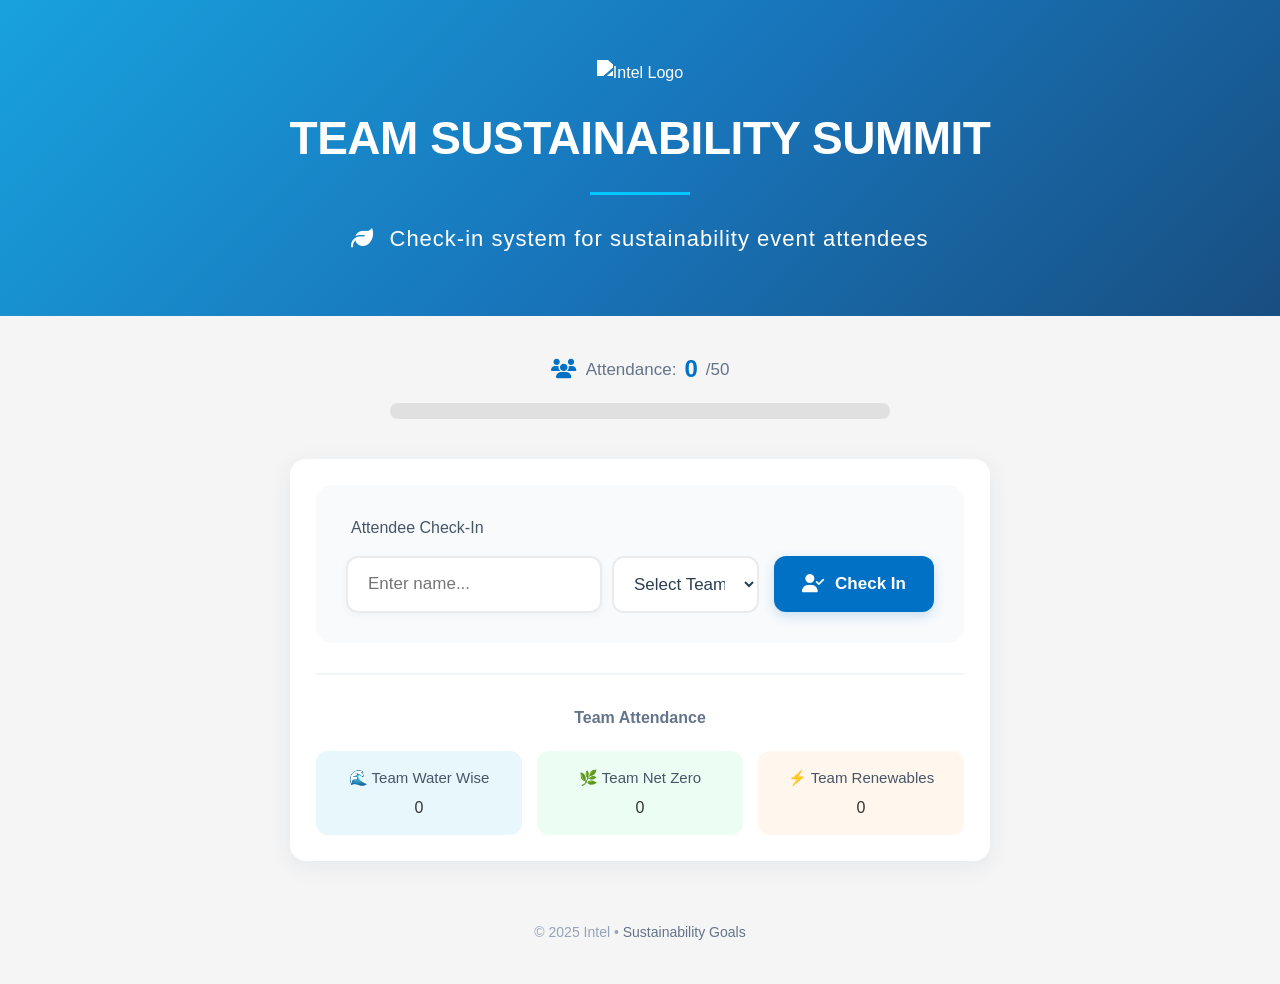
==== docs/intel-event.html @ c4ad3c9a "Clone initial HTML structure, CSS styles, and JavaScript prompts for event check-in system" ====
<!DOCTYPE html>
<html lang="en">
  <head>
    <meta charset="UTF-8" />
    <meta name="viewport" content="width=device-width, initial-scale=1.0" />
    <title>Intel Sustainability Summit Check-In</title>
    <!-- Add Font Awesome CSS -->
    <link
      rel="stylesheet"
      href="https://cdnjs.cloudflare.com/ajax/libs/font-awesome/6.4.0/css/all.min.css"
    />
    <link rel="stylesheet" href="assets/05-style.css" />
  </head>
  <body>
    <!-- Hero section with Intel branding -->
    <div class="hero">
      <div class="hero-content">
        <img src="img/intel-logo.svg" alt="Intel Logo" class="intel-logo" />
        <h1>Team Sustainability Summit</h1>
        <div class="hero-divider"></div>
        <p>
          <i class="fas fa-leaf"></i> Check-in system for sustainability event
          attendees
        </p>
      </div>
    </div>
    <!-- Attendance tracking -->
    <div class="attendance-tracker">
      <div class="attendance-header">
        <i class="fas fa-users"></i>
        Attendance: <span id="attendeeCount">0</span>/50
      </div>
      <div class="progress-container">
        <div id="progressBar" class="progress-bar"></div>
      </div>
    </div>
    <div class="container">
      <!-- Feedback message -->
      <p id="greeting"></p>

      <!-- Check-in form -->
      <form class="check-in" id="checkInForm">
        <label for="attendeeName" class="form-label">Attendee Check-In</label>
        <div class="form-group">
          <div class="input-wrapper">
            <input
              type="text"
              id="attendeeName"
              name="attendeeName"
              placeholder="Enter name..."
              required
            />
            <select id="teamSelect" name="team" required>
              <option value="" disabled selected>Select Team...</option>
              <option value="water">Team Water Wise</option>
              <option value="zero">Team Net Zero</option>
              <option value="power">Team Renewables</option>
            </select>
          </div>
          <button type="submit" id="checkInBtn">
            <i class="fas fa-user-check"></i> Check In
          </button>
        </div>
      </form>

      <!-- Team stats -->
      <div class="team-stats">
        <h3>Team Attendance</h3>
        <div class="teams-grid">
          <div class="team-card water">
            <span class="team-name">🌊 Team Water Wise</span>
            <span class="team-count" id="waterCount">0</span>
          </div>
          <div class="team-card zero">
            <span class="team-name">🌿 Team Net Zero</span>
            <span class="team-count" id="zeroCount">0</span>
          </div>
          <div class="team-card power">
            <span class="team-name">⚡ Team Renewables</span>
            <span class="team-count" id="powerCount">0</span>
          </div>
        </div>
      </div>
    </div>

    <footer class="footer">
      &copy; 2025 Intel •
      <a
        href="https://www.intel.com/content/www/us/en/corporate-responsibility/2030-goals.html"
        class="footer-link"
        >Sustainability Goals</a
      >
    </footer>

    <script src="script.js"></script>
  </body>
</html>
---- docs/assets/05-style.css ----
/* Modern reset */
* {
  margin: 0;
  padding: 0;
  box-sizing: border-box;
}

body {
  font-family: "Segoe UI", "Helvetica Neue", Arial, sans-serif;
  background-color: #f5f5f5;
  color: #333;
  line-height: 1.6;
  min-height: 100vh;
}

/* Add form label styling */
.form-label {
  display: block;
  text-align: left;
  margin-bottom: 15px;
  color: #475569;
  padding-left: 5px;
  font-weight: 500;
}

/* Hero Section */
.hero {
  background: linear-gradient(
      135deg,
      rgba(0, 153, 219, 0.9) 0%,
      rgba(0, 104, 181, 0.9) 50%,
      rgba(0, 60, 116, 0.9) 100%
    ),
    url("img/bg.jpg");
  background-size: cover;
  background-position: center;
  text-align: center;
  padding: 60px 32px;
  color: #fff;
  margin-bottom: 34px;
}

.hero-content {
  max-width: 800px;
  margin: 0 auto;
}

.intel-logo {
  max-width: 100px;
  margin-bottom: 25px;
  filter: brightness(0) invert(1);
}

.hero h1 {
  font-size: 46px;
  font-weight: 700;
  line-height: 1.2;
  text-transform: uppercase;
  margin-bottom: 16px;
  letter-spacing: -0.5px;
  color: white;
}

.hero-divider {
  width: 100px;
  height: 3px;
  margin: 26px auto;
  background-color: #00c7fd;
}

.hero p {
  font-size: 22px;
  letter-spacing: 1px;
  font-weight: 300;
  color: white;
}

/* Main container */
.container {
  max-width: 700px;
  width: 90%;
  margin: 0 auto 20px;
  padding: 26px;
  background: white;
  border-radius: 16px;
  box-shadow: 0 5px 24px rgba(0, 60, 116, 0.07);
  text-align: center;
}

/* Check-in form */
.check-in {
  width: 100%;
  margin: 0 auto;
  padding: 30px;
  background-color: #f8fafc;
  border-radius: 16px;
  text-align: center;
}

.form-group {
  display: flex;
  gap: 15px;
  width: 100%;
}

/* Form elements */
input {
  flex: 1;
  padding: 16px 20px;
  border: 2px solid rgba(0, 0, 0, 0.08);
  border-radius: 12px;
  font-size: 17px;
  font-weight: 500;
  background: white;
  color: #2c3e50;
  transition: all 0.3s ease;
  outline: none;
  box-shadow: 0 2px 10px rgba(0, 0, 0, 0.04);
}

input:focus {
  border-color: #0071c5;
  box-shadow: 0 0 0 4px rgba(0, 113, 197, 0.15);
}

button {
  background-color: #0071c5;
  color: white;
  border: none;
  border-radius: 12px;
  padding: 0 28px;
  min-width: 160px;
  height: 56px;
  font-size: 17px;
  font-weight: 600;
  cursor: pointer;
  transition: all 0.3s ease;
  box-shadow: 0 4px 12px rgba(0, 113, 197, 0.2);
  display: flex;
  align-items: center;
  justify-content: center;
}

button:hover {
  background-color: #005a9e;
  transform: translateY(-2px);
  box-shadow: 0 6px 15px rgba(0, 113, 197, 0.3);
}

#checkInBtn {
  flex-shrink: 0;
  white-space: nowrap;
}

/* Icon spacing */
.fas {
  margin-right: 8px;
}

button .fas {
  font-size: 18px;
  margin-right: 10px;
}

.attendance-header i {
  font-size: 22px;
  margin-right: 8px;
}

/* Attendance section spacing */
.attendance-header {
  display: flex;
  align-items: center;
  justify-content: center;
  gap: 6px;
  margin-bottom: 15px;
  font-size: 17px;
  color: #64748b;
}

/* Attendance tracker styling */
.attendance-tracker {
  max-width: 700px;
  width: 90%;
  margin: 0 auto 40px;
  padding: 0 20px;
  text-align: center;
}

.attendance-header {
  display: flex;
  align-items: center;
  justify-content: center;
  gap: 6px;
  margin-bottom: 15px;
  font-size: 17px;
  color: #64748b;
}

#attendeeCount {
  color: #0071c5;
  font-size: 24px;
  font-weight: 700;
  margin: 0 2px;
}

.attendance-header i {
  color: #0071c5;
  font-size: 20px;
  margin-right: 4px;
}

/* Max attendees text */
.attendance-header span:last-child {
  color: #64748b;
  font-size: 17px;
}

/* Progress container - simplified */
.progress-container {
  width: 100%;
  max-width: 500px;
  height: 16px;
  background-color: #e0e0e0;
  border-radius: 10px;
  overflow: hidden;
  margin: 8px auto;
  position: relative;
}

.progress-bar {
  width: 0%;
  height: 100%;
  background-color: #0071c5;
  background-image: linear-gradient(90deg, #0071c5, #00aeef);
  border-radius: 10px;
  transition: width 0.6s ease;
}

/* Adjust spacing between components */
.container {
  margin-top: 0;
}

/* Messages */
#greeting {
  font-weight: 500;
  font-size: 18px;
  padding: 16px 20px;
  border-radius: 8px;
  color: #333;
  margin-bottom: 15px;
  display: none;
}

.success-message {
  background-color: #e8f4fc;
  color: #003c71;
}

/* Counter */
#attendeeCount {
  color: #0071c5;
  font-size: 24px;
  font-weight: 700;
  margin: 0 2px;
}

/* Footer */
.footer {
  text-align: center;
  padding: 40px 20px;
  color: #94a3b8;
  font-size: 14px;
}

.footer-link {
  color: #64748b;
  text-decoration: none;
}

.footer-link:hover {
  color: #0071c5;
  text-decoration: underline;
}

/* Input wrapper for name and team select */
.input-wrapper {
  flex: 1;
  display: flex;
  gap: 10px;
  min-width: 0;
}

select {
  padding: 16px;
  border: 2px solid rgba(0, 0, 0, 0.08);
  border-radius: 12px;
  font-size: 17px;
  font-weight: 500;
  background: white;
  color: #2c3e50;
  cursor: pointer;
  min-width: 140px;
}

/* Team Stats */
.team-stats {
  margin-top: 30px;
  padding-top: 30px;
  border-top: 2px solid #f1f5f9;
}

.team-stats h3 {
  color: #64748b;
  font-size: 16px;
  margin-bottom: 20px;
}

.teams-grid {
  display: grid;
  grid-template-columns: repeat(3, 1fr);
  gap: 15px;
}

.team-card {
  padding: 15px;
  border-radius: 12px;
  display: flex;
  flex-direction: column;
  gap: 5px;
}

/* Team card colors */
.team-card.water {
  background-color: #e8f7fc;
}
.team-card.zero {
  background-color: #ecfdf3;
}
.team-card.power {
  background-color: #fff7ed;
}

.team-name {
  font-size: 15px;
  font-weight: 500;
  color: #475569;
}

/* Mobile responsive */
@media (max-width: 768px) {
  .hero {
    padding: 35px 20px;
  }
  .hero h1 {
    font-size: 38px;
  }
  .container {
    padding: 32px;
    margin: 0 15px 30px;
  }

  .form-group {
    flex-direction: column;
  }

  input,
  button {
    width: 100%;
  }

  button {
    height: 50px;
  }

  .input-wrapper {
    flex-direction: column;
  }

  .teams-grid {
    grid-template-columns: 1fr;
  }
}
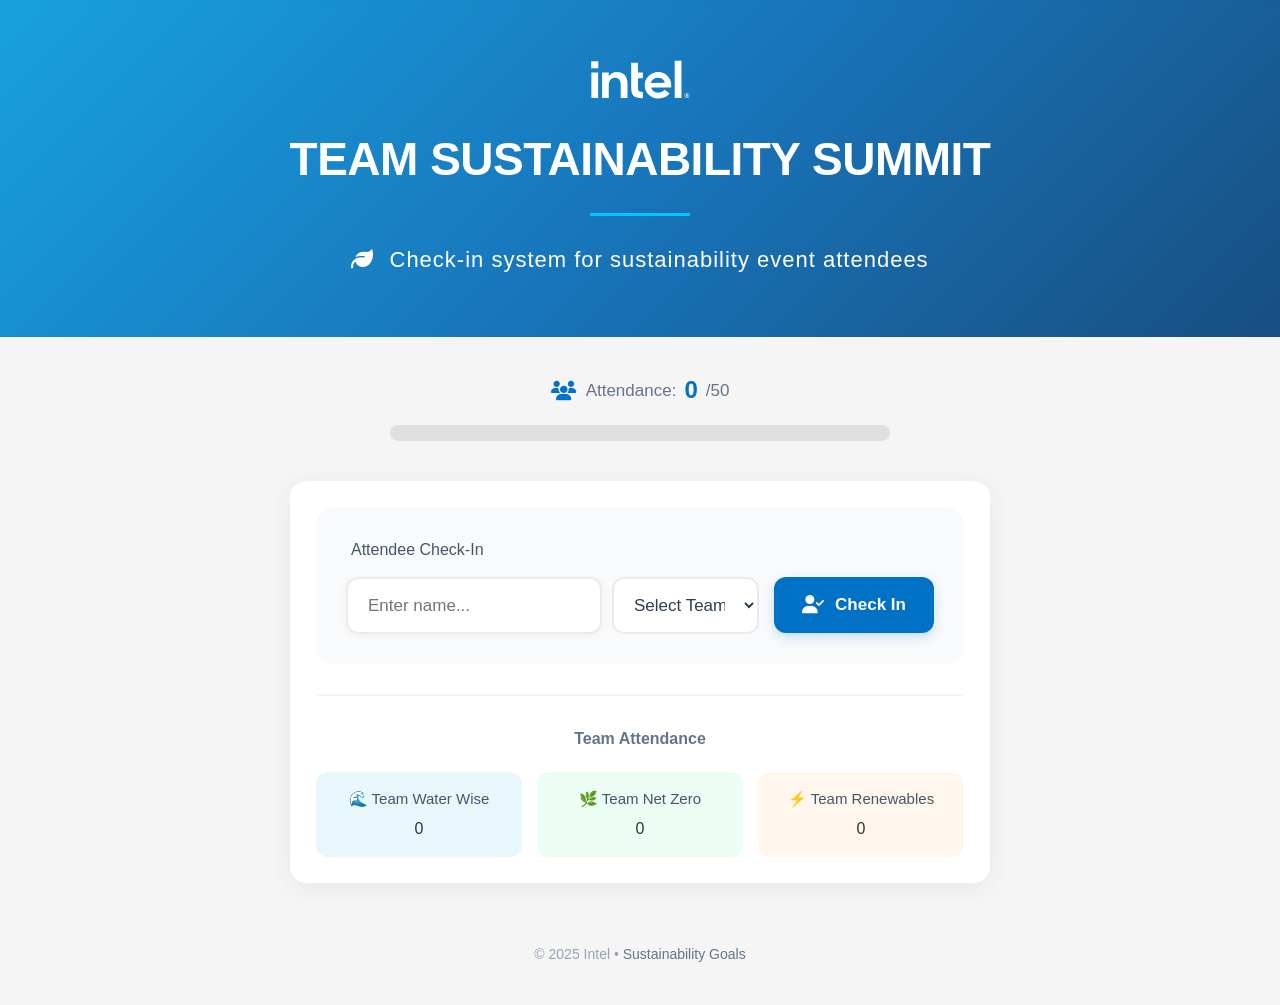
==== commit 79b088d8: "minor" ====
--- a/docs/intel-event.html
+++ b/docs/intel-event.html
@@ -15,7 +15,7 @@
     <!-- Hero section with Intel branding -->
     <div class="hero">
       <div class="hero-content">
-        <img src="img/intel-logo.svg" alt="Intel Logo" class="intel-logo" />
+        <img src="img/intel-header-logo.svg" alt="Intel Logo" class="intel-logo" />
         <h1>Team Sustainability Summit</h1>
         <div class="hero-divider"></div>
         <p>
@@ -92,6 +92,6 @@
       >
     </footer>
 
-    <script src="script.js"></script>
+    <script src="assets/script.js"></script>
   </body>
 </html>
--- a/docs/assets/05-style.css
+++ b/docs/assets/05-style.css
@@ -1,3 +1,5 @@
+/* Styles for the Check-in App specifically */
+
 /* Modern reset */
 * {
   margin: 0;
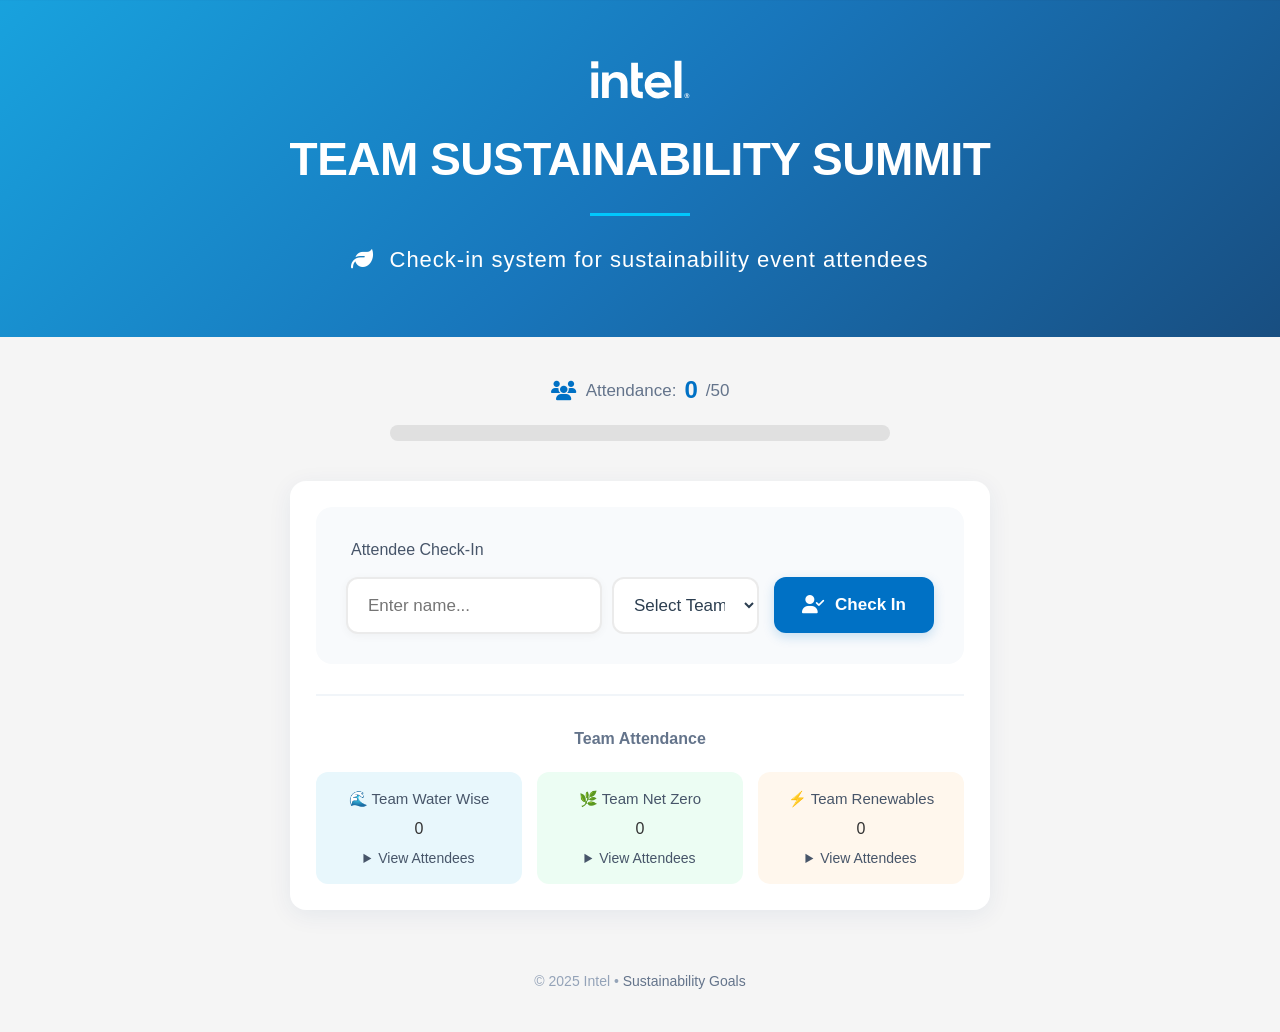
==== commit 59736af3: "Add attendee list and celebration message" ====
--- a/docs/intel-event.html
+++ b/docs/intel-event.html
@@ -32,6 +32,12 @@
       </div>
       <div class="progress-container">
         <div id="progressBar" class="progress-bar"></div>
+      </div>
+      <!-- Celebration message for goal-->
+      <div class="container" id="celebration" style="padding: 10px; margin-top: 15px; display: none;">
+        We have reached our goal of 50 attendees! 🎉<br>
+        The winning team was <strong id="celebrationWinner"></strong>! 🏆<br>
+        You may continue to check in. Let's keep the momentum going!🌍
       </div>
     </div>
     <div class="container">
@@ -68,16 +74,28 @@
         <h3>Team Attendance</h3>
         <div class="teams-grid">
           <div class="team-card water">
-            <span class="team-name">🌊 Team Water Wise</span>
+            <span class="team-name" id="waterName">🌊 Team Water Wise</span>
             <span class="team-count" id="waterCount">0</span>
+            <details>
+              <summary>View Attendees</summary>
+              <ul id="waterAttendees"></ul>
+            </details>
           </div>
           <div class="team-card zero">
-            <span class="team-name">🌿 Team Net Zero</span>
+            <span class="team-name" id="zeroName">🌿 Team Net Zero</span>
             <span class="team-count" id="zeroCount">0</span>
+            <details>
+              <summary>View Attendees</summary>
+              <ul id="zeroAttendees"></ul>
+            </details>
           </div>
           <div class="team-card power">
-            <span class="team-name">⚡ Team Renewables</span>
+            <span class="team-name" id="powerName">⚡ Team Renewables</span>
             <span class="team-count" id="powerCount">0</span>
+            <details>
+              <summary>View Attendees</summary>
+              <ul id="powerAttendees"></ul>
+            </details>
           </div>
         </div>
       </div>
--- a/docs/assets/05-style.css
+++ b/docs/assets/05-style.css
@@ -384,3 +384,17 @@
     grid-template-columns: 1fr;
   }
 }
+
+
+/* added styles for the event check-in page */
+summary { 
+  cursor: pointer;
+  color: #475569;
+  font-size: 14px;
+}
+
+li {
+ list-style-type: none;
+ color: #475569;
+ font-size: 14px;
+}
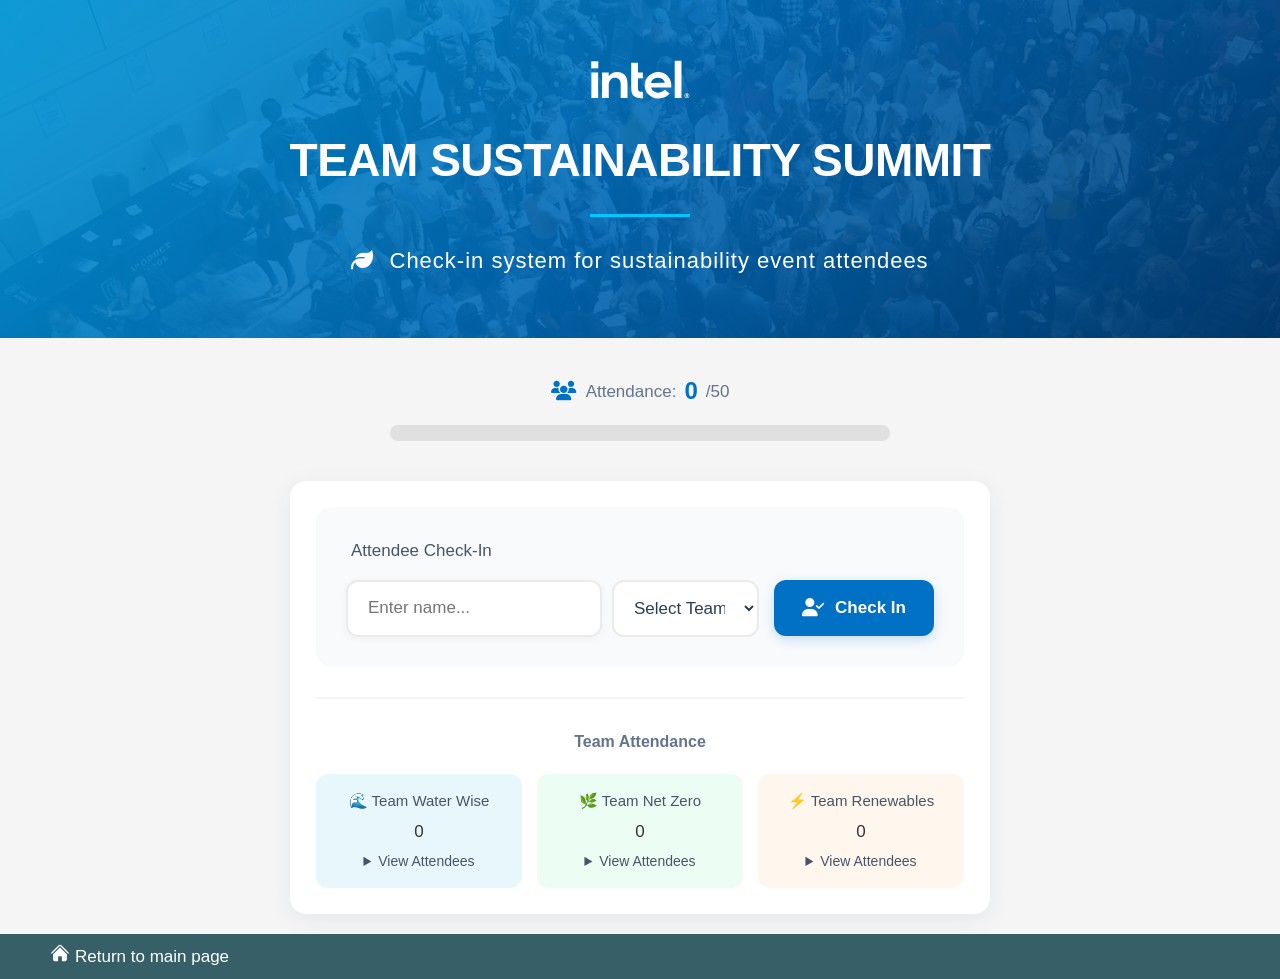
==== commit f03b4c8d: "Refactor styles for the Intel Event from its own stylesheet to page styles. Add navigation links in " ====
--- a/docs/intel-event.html
+++ b/docs/intel-event.html
@@ -9,7 +9,412 @@
       rel="stylesheet"
       href="https://cdnjs.cloudflare.com/ajax/libs/font-awesome/6.4.0/css/all.min.css"
     />
-    <link rel="stylesheet" href="assets/05-style.css" />
+    <link rel="stylesheet" href="assets/style.css" />
+
+    <style>
+      /* merged from file 05-style.css */
+
+      /* Modern reset */
+      * {
+        margin: 0;
+        padding: 0;
+        box-sizing: border-box;
+      }
+
+      body {
+        font-family: "Segoe UI", "Helvetica Neue", Arial, sans-serif;
+        background-color: #f5f5f5;
+        color: #333;
+        line-height: 1.6;
+        min-height: 100vh;
+      }
+
+      /* Add form label styling */
+      .form-label {
+        display: block;
+        text-align: left;
+        margin-bottom: 15px;
+        color: #475569;
+        padding-left: 5px;
+        font-weight: 500;
+      }
+
+      /* Hero Section */
+      .hero {
+        background: linear-gradient(
+            135deg,
+            rgba(0, 153, 219, 0.9) 0%,
+            rgba(0, 104, 181, 0.9) 50%,
+            rgba(0, 60, 116, 0.9) 100%
+          ),
+          url("img/bg.jpg");
+        background-size: cover;
+        background-position: center;
+        text-align: center;
+        padding: 60px 32px;
+        color: #fff;
+        margin-bottom: 34px;
+      }
+
+      .hero-content {
+        max-width: 800px;
+        margin: 0 auto;
+      }
+
+      .intel-logo {
+        max-width: 100px;
+        margin-bottom: 25px;
+        filter: brightness(0) invert(1);
+      }
+
+      .hero h1 {
+        font-size: 46px;
+        font-weight: 700;
+        line-height: 1.2;
+        text-transform: uppercase;
+        margin-bottom: 16px;
+        letter-spacing: -0.5px;
+        color: white;
+      }
+
+      .hero-divider {
+        width: 100px;
+        height: 3px;
+        margin: 26px auto;
+        background-color: #00c7fd;
+      }
+
+      .hero p {
+        font-size: 22px;
+        letter-spacing: 1px;
+        font-weight: 300;
+        color: white;
+      }
+
+      /* Main container */
+      .container {
+        max-width: 700px;
+        width: 90%;
+        margin: 0 auto 20px;
+        padding: 26px;
+        background: white;
+        border-radius: 16px;
+        box-shadow: 0 5px 24px rgba(0, 60, 116, 0.07);
+        text-align: center;
+      }
+
+      /* Check-in form */
+      .check-in {
+        width: 100%;
+        margin: 0 auto;
+        padding: 30px;
+        background-color: #f8fafc;
+        border-radius: 16px;
+        text-align: center;
+      }
+
+      .form-group {
+        display: flex;
+        gap: 15px;
+        width: 100%;
+      }
+
+      /* Form elements */
+      input {
+        flex: 1;
+        padding: 16px 20px;
+        border: 2px solid rgba(0, 0, 0, 0.08);
+        border-radius: 12px;
+        font-size: 17px;
+        font-weight: 500;
+        background: white;
+        color: #2c3e50;
+        transition: all 0.3s ease;
+        outline: none;
+        box-shadow: 0 2px 10px rgba(0, 0, 0, 0.04);
+      }
+
+      input:focus {
+        border-color: #0071c5;
+        box-shadow: 0 0 0 4px rgba(0, 113, 197, 0.15);
+      }
+
+      button {
+        background-color: #0071c5;
+        color: white;
+        border: none;
+        border-radius: 12px;
+        padding: 0 28px;
+        min-width: 160px;
+        height: 56px;
+        font-size: 17px;
+        font-weight: 600;
+        cursor: pointer;
+        transition: all 0.3s ease;
+        box-shadow: 0 4px 12px rgba(0, 113, 197, 0.2);
+        display: flex;
+        align-items: center;
+        justify-content: center;
+      }
+
+      button:hover {
+        background-color: #005a9e;
+        transform: translateY(-2px);
+        box-shadow: 0 6px 15px rgba(0, 113, 197, 0.3);
+      }
+
+      #checkInBtn {
+        flex-shrink: 0;
+        white-space: nowrap;
+      }
+
+      /* Icon spacing */
+      .fas {
+        margin-right: 8px;
+      }
+
+      button .fas {
+        font-size: 18px;
+        margin-right: 10px;
+      }
+
+      .attendance-header i {
+        font-size: 22px;
+        margin-right: 8px;
+      }
+
+      /* Attendance section spacing */
+      .attendance-header {
+        display: flex;
+        align-items: center;
+        justify-content: center;
+        gap: 6px;
+        margin-bottom: 15px;
+        font-size: 17px;
+        color: #64748b;
+      }
+
+      /* Attendance tracker styling */
+      .attendance-tracker {
+        max-width: 700px;
+        width: 90%;
+        margin: 0 auto 40px;
+        padding: 0 20px;
+        text-align: center;
+      }
+
+      .attendance-header {
+        display: flex;
+        align-items: center;
+        justify-content: center;
+        gap: 6px;
+        margin-bottom: 15px;
+        font-size: 17px;
+        color: #64748b;
+      }
+
+      #attendeeCount {
+        color: #0071c5;
+        font-size: 24px;
+        font-weight: 700;
+        margin: 0 2px;
+      }
+
+      .attendance-header i {
+        color: #0071c5;
+        font-size: 20px;
+        margin-right: 4px;
+      }
+
+      /* Max attendees text */
+      .attendance-header span:last-child {
+        color: #64748b;
+        font-size: 17px;
+      }
+
+      /* Progress container - simplified */
+      .progress-container {
+        width: 100%;
+        max-width: 500px;
+        height: 16px;
+        background-color: #e0e0e0;
+        border-radius: 10px;
+        overflow: hidden;
+        margin: 8px auto;
+        position: relative;
+      }
+
+      .progress-bar {
+        width: 0%;
+        height: 100%;
+        background-color: #0071c5;
+        background-image: linear-gradient(90deg, #0071c5, #00aeef);
+        border-radius: 10px;
+        transition: width 0.6s ease;
+      }
+
+      /* Adjust spacing between components */
+      .container {
+        margin-top: 0;
+      }
+
+      /* Messages */
+      #greeting {
+        font-weight: 500;
+        font-size: 18px;
+        padding: 16px 20px;
+        border-radius: 8px;
+        color: #333;
+        margin-bottom: 15px;
+        display: none;
+      }
+
+      .success-message {
+        background-color: #e8f4fc;
+        color: #003c71;
+      }
+
+      /* Counter */
+      #attendeeCount {
+        color: #0071c5;
+        font-size: 24px;
+        font-weight: 700;
+        margin: 0 2px;
+      }
+
+      /* FOOTER OVERWRITTEN BY MAIN STYLE */
+      /* Footer 
+      .footer {
+        text-align: center;
+        padding: 40px 20px;
+        color: #94a3b8;
+        font-size: 14px;
+      }
+
+      .footer-link {
+        color: #64748b;
+        text-decoration: none;
+      }
+
+      .footer-link:hover {
+        color: #0071c5;
+        text-decoration: underline;
+      }
+      */
+
+      /* Input wrapper for name and team select */
+      .input-wrapper {
+        flex: 1;
+        display: flex;
+        gap: 10px;
+        min-width: 0;
+      }
+
+      select {
+        padding: 16px;
+        border: 2px solid rgba(0, 0, 0, 0.08);
+        border-radius: 12px;
+        font-size: 17px;
+        font-weight: 500;
+        background: white;
+        color: #2c3e50;
+        cursor: pointer;
+        min-width: 140px;
+      }
+
+      /* Team Stats */
+      .team-stats {
+        margin-top: 30px;
+        padding-top: 30px;
+        border-top: 2px solid #f1f5f9;
+      }
+
+      .team-stats h3 {
+        color: #64748b;
+        font-size: 16px;
+        margin-bottom: 20px;
+      }
+
+      .teams-grid {
+        display: grid;
+        grid-template-columns: repeat(3, 1fr);
+        gap: 15px;
+      }
+
+      .team-card {
+        padding: 15px;
+        border-radius: 12px;
+        display: flex;
+        flex-direction: column;
+        gap: 5px;
+      }
+
+      /* Team card colors */
+      .team-card.water {
+        background-color: #e8f7fc;
+      }
+      .team-card.zero {
+        background-color: #ecfdf3;
+      }
+      .team-card.power {
+        background-color: #fff7ed;
+      }
+
+      .team-name {
+        font-size: 15px;
+        font-weight: 500;
+        color: #475569;
+      }
+
+      /* Mobile responsive */
+      @media (max-width: 768px) {
+        .hero {
+          padding: 35px 20px;
+        }
+        .hero h1 {
+          font-size: 38px;
+        }
+        .container {
+          padding: 32px;
+          margin: 0 15px 30px;
+        }
+
+        .form-group {
+          flex-direction: column;
+        }
+
+        input,
+        button {
+          width: 100%;
+        }
+
+        button {
+          height: 50px;
+        }
+
+        .input-wrapper {
+          flex-direction: column;
+        }
+
+        .teams-grid {
+          grid-template-columns: 1fr;
+        }
+      }
+
+
+      /* added styles for the event check-in page */
+      summary { 
+        cursor: pointer;
+        color: #475569;
+        font-size: 14px;
+      }
+
+      li {
+      list-style-type: none;
+      color: #475569;
+      font-size: 14px;
+      }
+    </style>
   </head>
   <body>
     <!-- Hero section with Intel branding -->
@@ -101,6 +506,7 @@
       </div>
     </div>
 
+    <!--
     <footer class="footer">
       &copy; 2025 Intel •
       <a
@@ -109,7 +515,16 @@
         >Sustainability Goals</a
       >
     </footer>
-
+    -->
+    
+    <footer class="prj_footer">
+      <nav>
+        <a href="index.html">
+          <img src="img/heroicons/home.svg">
+          <span>Return to main page</span>
+        </a>
+      </nav>
+    </footer>
     <script src="assets/script.js"></script>
   </body>
 </html>
--- a/docs/assets/style.css
+++ b/docs/assets/style.css
@@ -0,0 +1,127 @@
+/*
+ *  Super grid system
+ */
+html {
+  font-family: Calibri, sans-serif;
+  font-size: 17px;
+}
+
+body {
+  margin: 0px;
+}
+
+/* horizontal split into sidebar and primary section */
+.core {
+  margin: 0px;
+  display: grid;
+  grid-template-columns: 1fr 5fr;
+  height: 100vh;
+}
+
+/*sidebar*/
+.sidebar {
+  margin: 0px;
+  display: grid;
+  grid-template-rows: auto 1fr;
+  background-color: hsl(190, 30%, 31%);
+  color: white;
+
+  padding: 8px;
+}
+
+/* vertical split into header, navbar, main, footer */
+.primary {
+  margin: 0px;
+  display: grid;
+  grid-template-rows: auto auto 1fr auto;
+  height: 100vh;
+  background-color: hsl(51, 13%, 71%);
+  color: black;
+
+  padding: 8px;
+}
+
+/*
+ *  Header and fonts
+*/
+h1 {
+  margin: 0px;
+}
+h2 {
+  margin: 0px 0px 5px 0px;
+  border-style: none none solid none;
+  border-width: medium;
+  border-color: black;
+}
+h3 {
+  margin: 0px;
+}
+p {
+  margin: 0px;
+}
+
+/*
+* Miscilaneious
+*/
+/*img {
+  padding: 5px;
+  margin: 0px 25px 0px 10px;
+  height: 150px;
+  width: auto;
+  border: 1px solid #000;
+}*/
+
+header {
+  height: 45px;
+  display: grid;
+  align-items: center;
+  justify-items: left;
+}
+
+footer {
+  height: 45px;
+  display: grid;
+  align-items: center;
+  justify-items: left;
+}
+
+/*
+* navbar
+*/
+nav {
+  display: flex;
+  flex-flow: column nowrap;
+  justify-content: flex-start;
+  align-items: stretch;
+}
+
+nav a {
+  text-decoration: none;
+  color: white;
+  height: auto;
+  display: grid;
+  grid-template-columns: 25px auto;
+}
+
+nav h3 {
+  margin: 15px 0px 5px 0px;
+  border-style: none none solid none;
+  border-width: thin;
+  border-color: white;
+}
+
+nav a img {
+  height: 20px;
+  width: auto;
+  color: white;
+  stroke: currentColor;
+  margin-right: 5px;
+}
+
+.prj_footer { /*return to main page footer*/
+  margin: 0px;
+  background-color: hsl(190, 30%, 31%);
+  color: white;
+  padding: 8px;
+  padding-left: 50px;
+}
